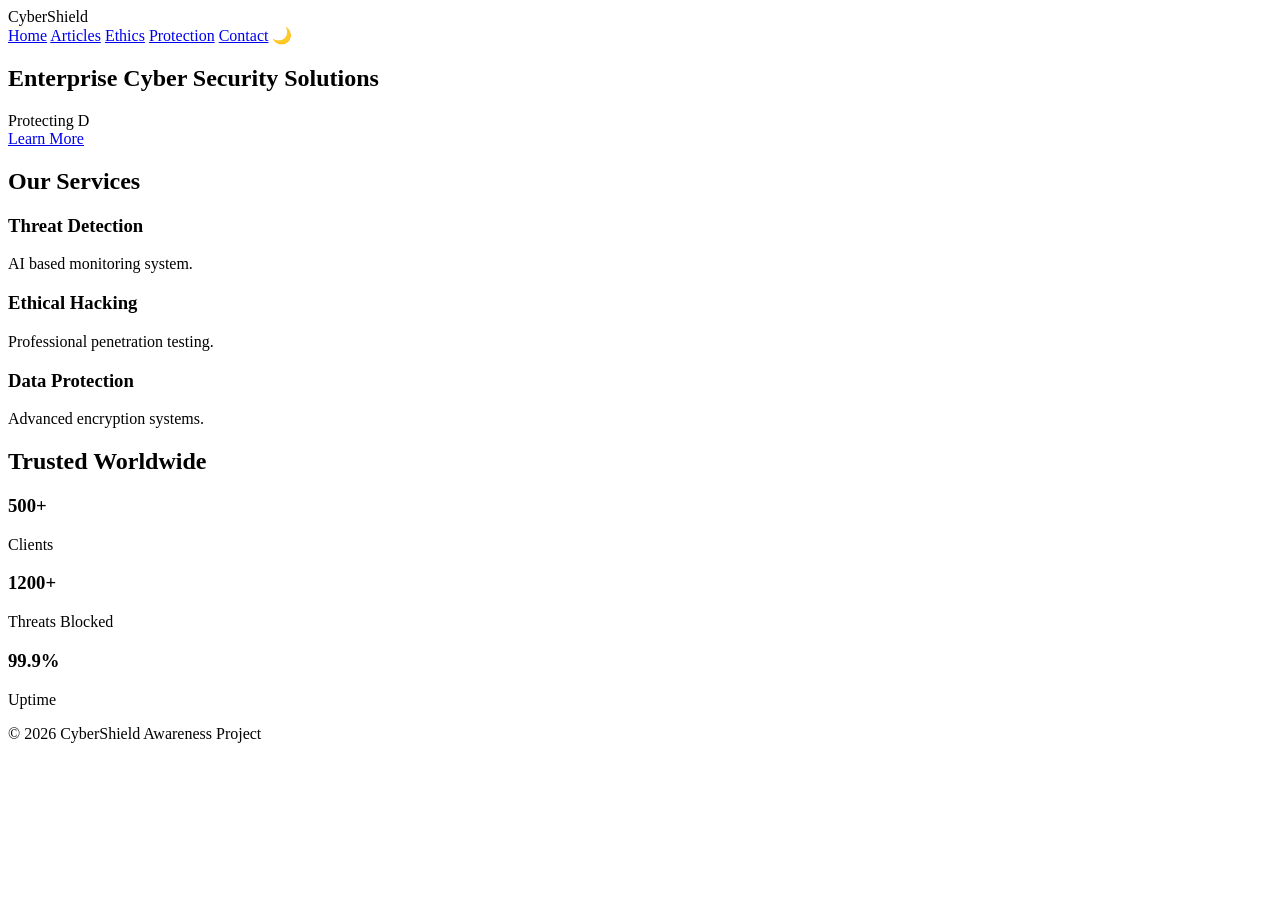
==== index.html @ c0c25163 "Add files via upload" ====
<!DOCTYPE html>
<html>
<head>
<title>CyberShield - Home</title>
<link rel="stylesheet" href="css/style.css">
</head>
<body>

<div id="loader">
<div class="scan-line"></div>
<h2>CyberShield Security</h2>
</div>

<header>
<div class="logo">CyberShield</div>
<nav>
<a href="index.html">Home</a>
<a href="articles.html">Articles</a>
<a href="ethics.html">Ethics</a>
<a href="protection.html">Protection</a>
<a href="contact.html">Contact</a>
<span class="toggle" onclick="toggleTheme()">🌙</span>
</nav>
</header>

<section class="hero">
<h1>Enterprise Cyber Security Solutions</h1>
<div class="typing" id="typing"></div>
<a href="articles.html" class="btn">Learn More</a>
</section>

<section class="section">
<h2>Our Services</h2>
<div class="grid">
<div class="card"><h3>Threat Detection</h3><p>AI based monitoring system.</p></div>
<div class="card"><h3>Ethical Hacking</h3><p>Professional penetration testing.</p></div>
<div class="card"><h3>Data Protection</h3><p>Advanced encryption systems.</p></div>
</div>
</section>

<section class="section">
<h2>Trusted Worldwide</h2>
<div class="stats">
<div class="stat"><h3>500+</h3><p>Clients</p></div>
<div class="stat"><h3>1200+</h3><p>Threats Blocked</p></div>
<div class="stat"><h3>99.9%</h3><p>Uptime</p></div>
</div>
</section>

<footer>© 2026 CyberShield Awareness Project</footer>

<script>
window.addEventListener("load",()=>{
let loader=document.getElementById("loader");
if(loader) loader.style.display="none";
});
function toggleTheme(){document.body.classList.toggle("light");}
const words=["Protecting Digital Assets","Preventing Cyber Attacks","Promoting Ethical Hacking"];
let i=0,j=0,del=false;
function type(){
let t=document.getElementById("typing");
if(!t) return;
let w=words[i];
if(del){t.textContent=w.substring(0,j--);if(j<0){del=false;i=(i+1)%words.length;}}
else{t.textContent=w.substring(0,j++);if(j>w.length){del=true;}}
setTimeout(type,100);
}
type();
</script>

</body>
</html>
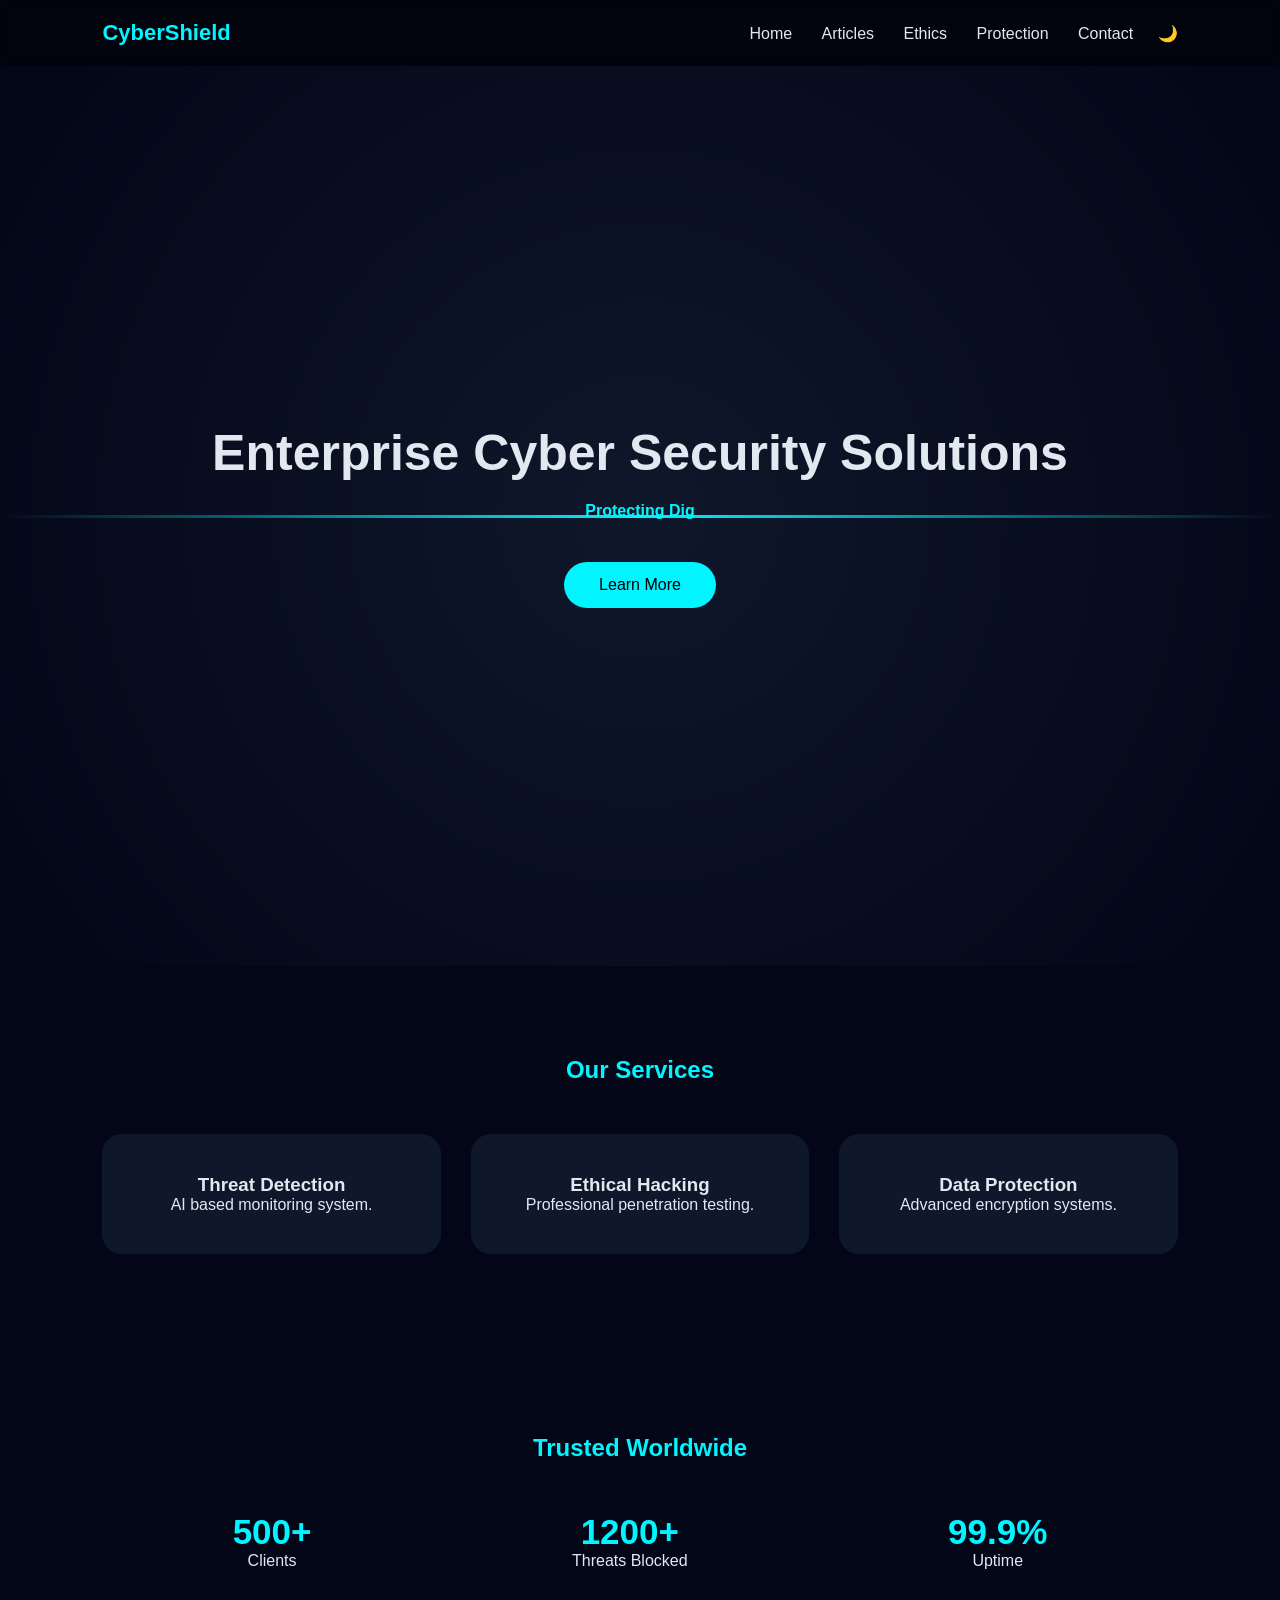
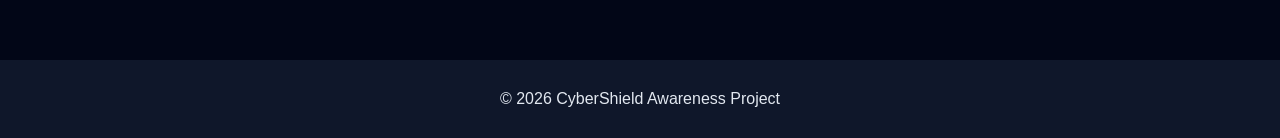
==== commit a9f9fd24: "Update" ====
--- a/index.html
+++ b/index.html
@@ -3,7 +3,7 @@
 <html>
 <head>
 <title>CyberShield - Home</title>
-<link rel="stylesheet" href="css/style.css">
+<link rel="stylesheet" href="style.css">
 </head>
 <body>
 
--- a/style.css
+++ b/style.css
@@ -0,0 +1,58 @@
+
+@import url('https://fonts.googleapis.com/css2?family=Poppins:wght@300;400;600;700&display=swap');
+
+:root{
+    --bg:#020617;
+    --card:#0f172a;
+    --text:#e2e8f0;
+    --accent:#00f5ff;
+}
+
+body.light{
+    --bg:#f1f5f9;
+    --card:#ffffff;
+    --text:#0f172a;
+    --accent:#2563eb;
+}
+
+*{margin:0;padding:0;box-sizing:border-box;scroll-behavior:smooth;font-family:'Poppins',sans-serif;}
+
+body{background:var(--bg);color:var(--text);transition:.4s;}
+
+#loader{position:fixed;width:100%;height:100%;background:var(--bg);display:flex;justify-content:center;align-items:center;z-index:9999;flex-direction:column;}
+.scan-line{width:200px;height:4px;background:linear-gradient(90deg,transparent,var(--accent),transparent);animation:scan 1.5s infinite;}
+@keyframes scan{0%{transform:translateX(-100%)}100%{transform:translateX(100%)}}
+
+header{position:sticky;top:0;padding:20px 8%;display:flex;justify-content:space-between;align-items:center;background:rgba(0,0,0,.4);backdrop-filter:blur(10px);}
+.logo{font-size:22px;font-weight:700;color:var(--accent);}
+nav a{margin-left:25px;text-decoration:none;color:var(--text);transition:.3s;}
+nav a:hover{color:var(--accent);}
+.toggle{cursor:pointer;margin-left:20px;color:var(--accent);}
+
+.hero{height:100vh;display:flex;justify-content:center;align-items:center;flex-direction:column;text-align:center;background:radial-gradient(circle at center,var(--card),var(--bg));position:relative;}
+.hero::after{content:"";position:absolute;width:100%;height:3px;background:linear-gradient(90deg,transparent,var(--accent),transparent);animation:vertical 4s infinite linear;}
+@keyframes vertical{0%{top:0}100%{top:100%}}
+
+.hero h1{font-size:50px;margin-bottom:20px;}
+.typing{color:var(--accent);font-weight:600;height:30px;}
+.btn{margin-top:30px;padding:14px 35px;background:var(--accent);color:#000;border-radius:40px;text-decoration:none;transition:.3s;}
+.btn:hover{transform:translateY(-5px);}
+
+.section{padding:90px 8%;}
+.section h2{text-align:center;margin-bottom:50px;color:var(--accent);}
+
+.grid{display:grid;grid-template-columns:repeat(auto-fit,minmax(280px,1fr));gap:30px;}
+.card{background:var(--card);padding:40px;border-radius:20px;text-align:center;transition:.4s;}
+.card:hover{transform:translateY(-8px);box-shadow:0 10px 30px rgba(0,0,0,.3);}
+
+.article-img{width:100%;border-radius:15px;margin:25px 0;}
+
+.stats{display:flex;justify-content:space-around;flex-wrap:wrap;text-align:center;}
+.stat h3{font-size:35px;color:var(--accent);}
+
+form input,form textarea{width:100%;padding:12px;margin-bottom:15px;border-radius:10px;border:none;background:var(--card);color:var(--text);}
+form button{padding:12px;background:var(--accent);border:none;border-radius:10px;cursor:pointer;}
+
+footer{padding:30px;text-align:center;background:var(--card);}
+
+@media(max-width:768px){.hero h1{font-size:30px;}}
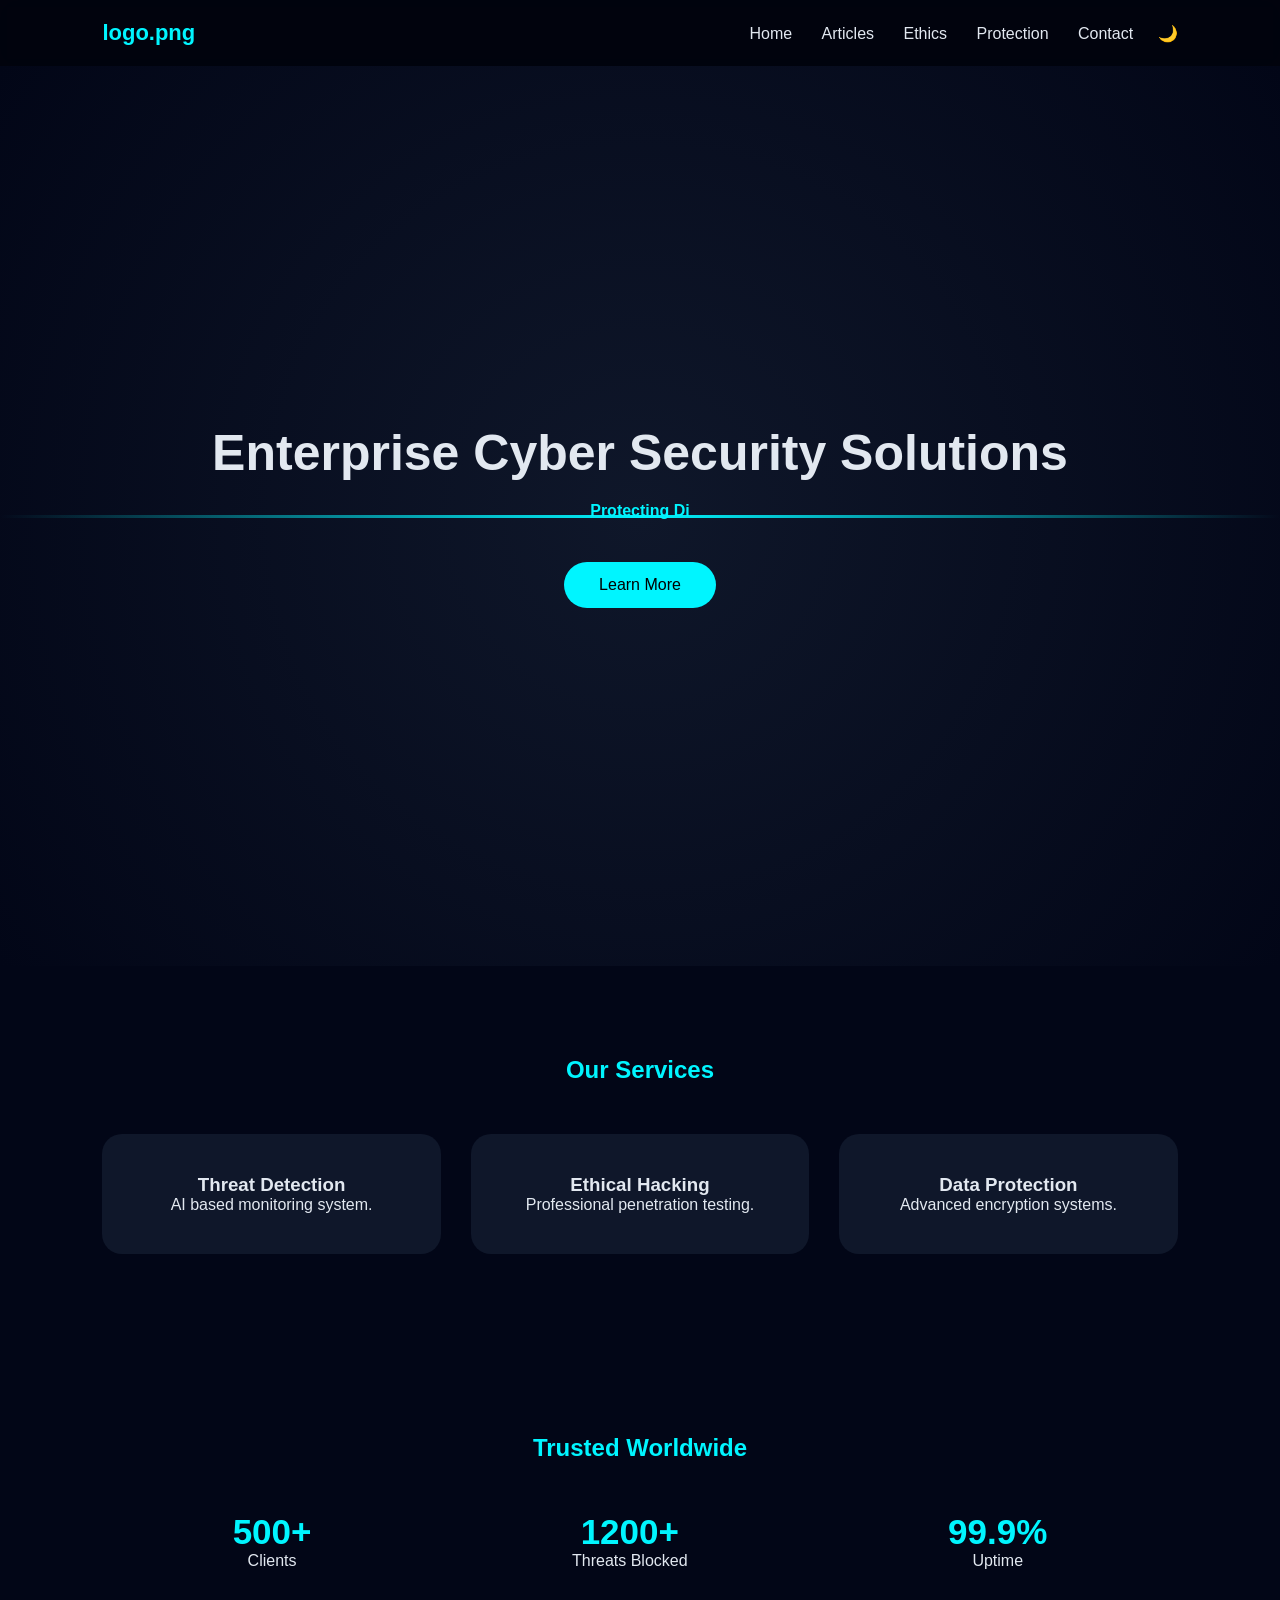
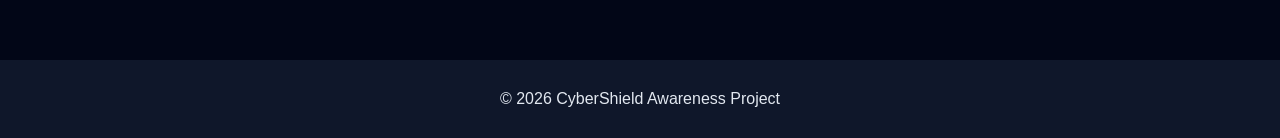
==== commit e73ef3ff: "Update" ====
--- a/index.html
+++ b/index.html
@@ -13,7 +13,7 @@
 </div>
 
 <header>
-<div class="logo">CyberShield</div>
+<div class="logo">logo.png</div>
 <nav>
 <a href="index.html">Home</a>
 <a href="articles.html">Articles</a>
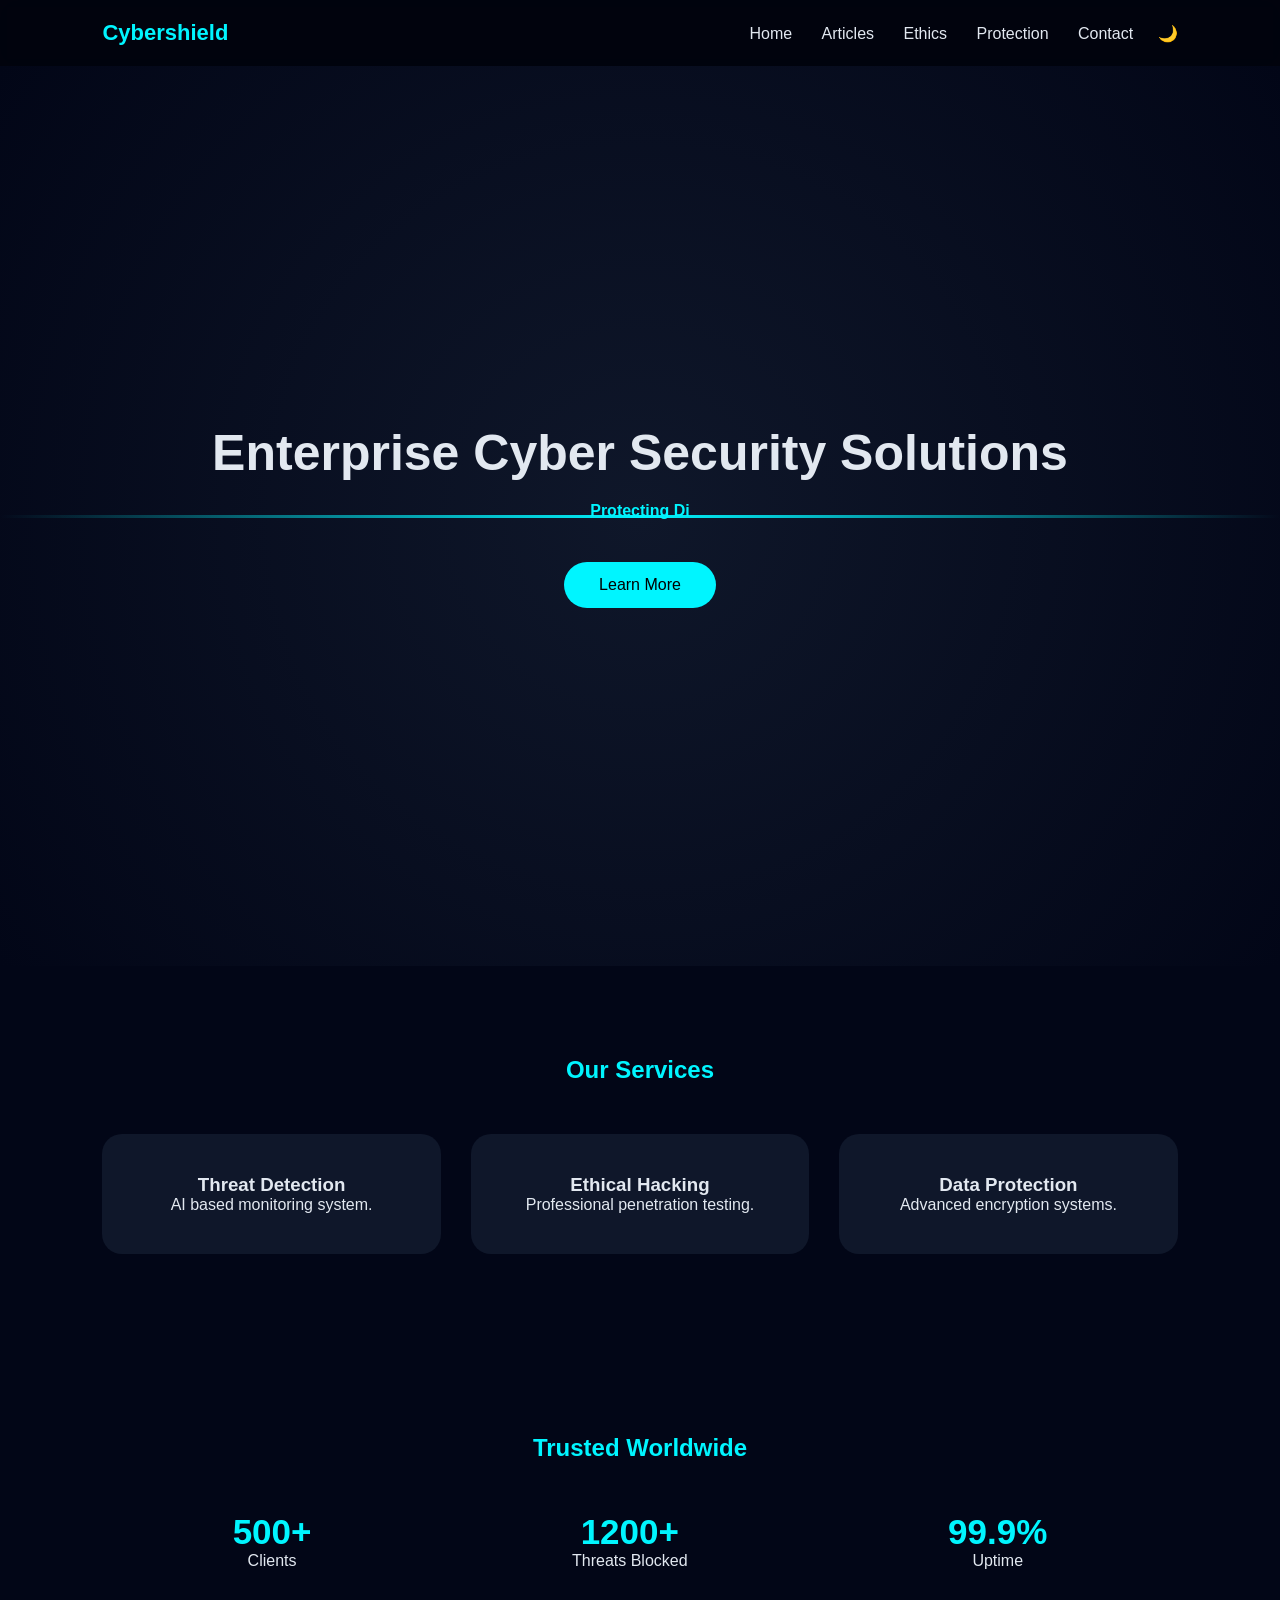
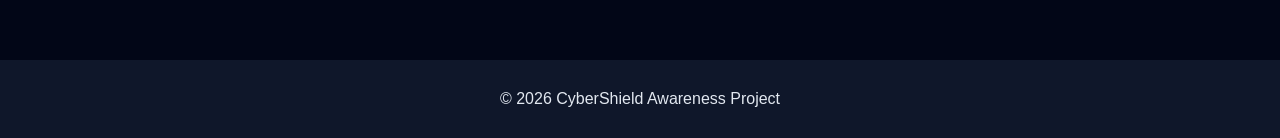
==== commit cccaefc8: "Update" ====
--- a/index.html
+++ b/index.html
@@ -13,7 +13,7 @@
 </div>
 
 <header>
-<div class="logo">logo.png</div>
+<div class="logo">Cybershield</div>
 <nav>
 <a href="index.html">Home</a>
 <a href="articles.html">Articles</a>
